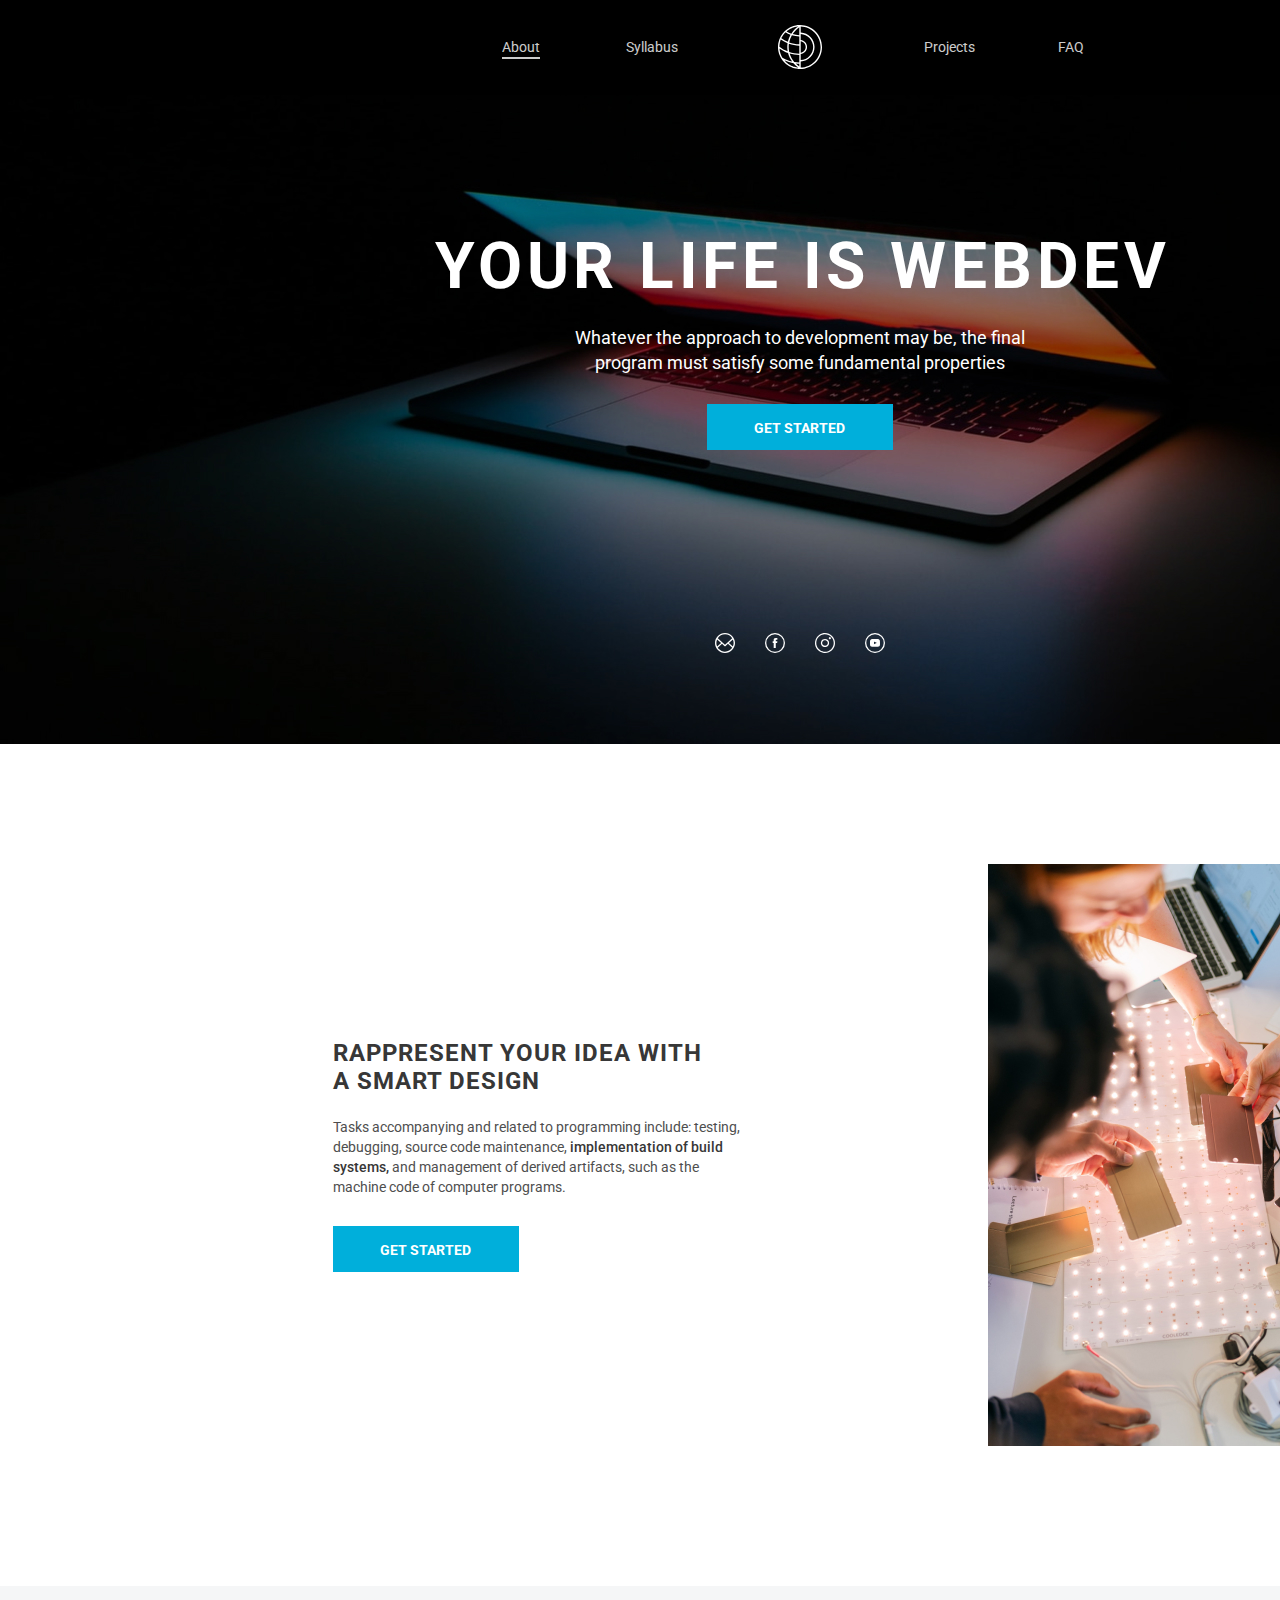
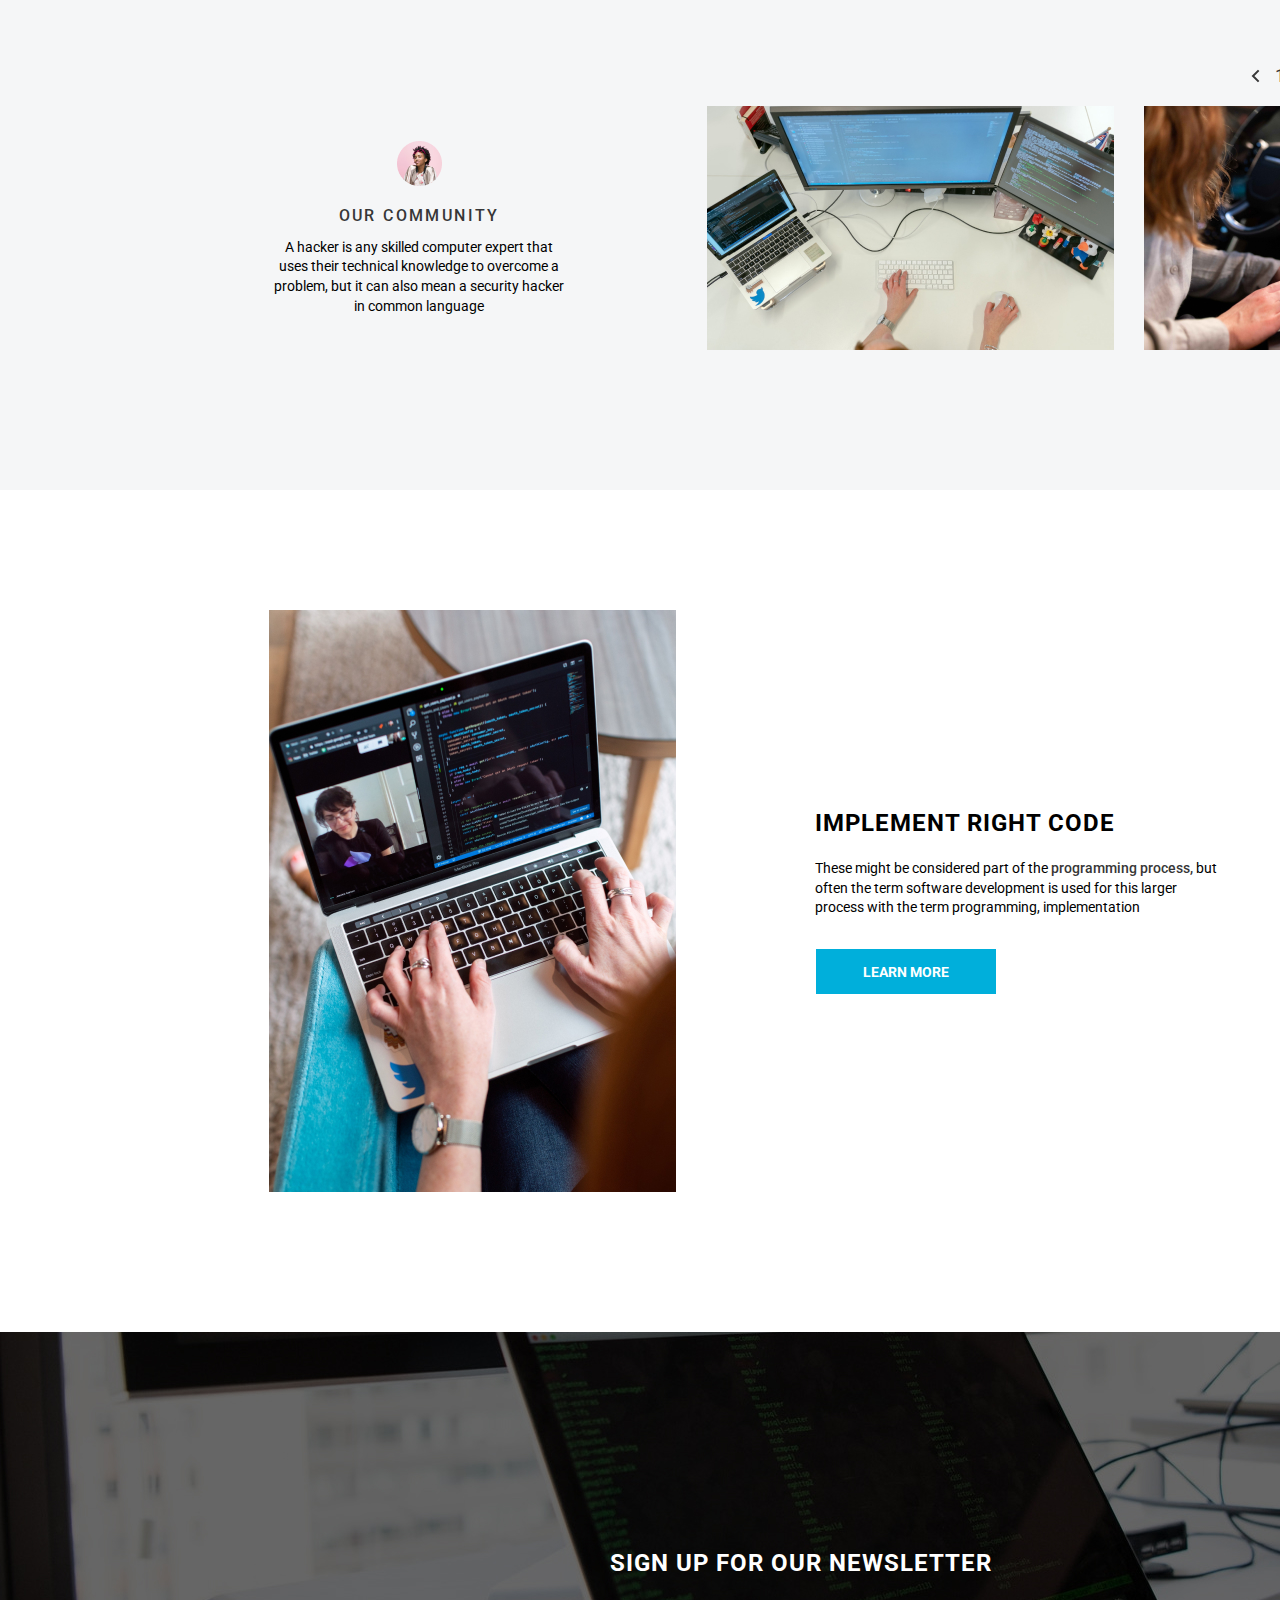
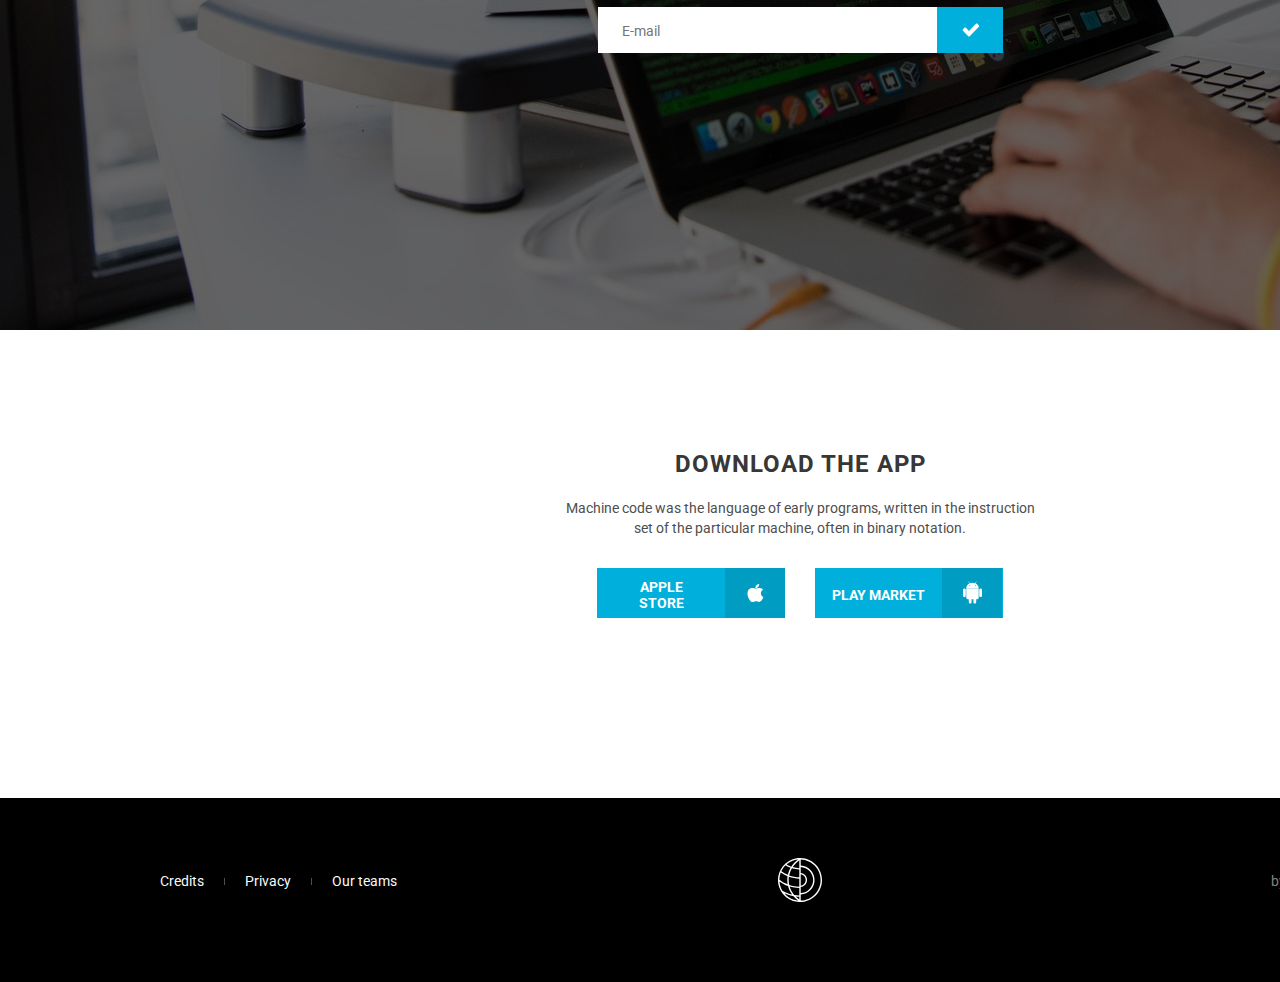
==== webdev/index.html @ 68763be3 "refactor: migrate files in webdev folder" ====
<!doctype html>
<html lang="en">
<head>
  <meta charset="UTF-8">
  <meta name="viewport" content="width=device-width, initial-scale=1.0">
  <link href="https://fonts.googleapis.com/css2?family=Roboto:wght@400;500;700&display=swap" rel="stylesheet">
  <link rel="stylesheet" href="style.css">
  <title>Webdev</title>
</head>
<body>
  <header>
    <nav class="navigation__nav">
      <ul class="navigation__list grid_container">
        <li class="navigation__item navigation__item-about"><a href="#" class="navigation__link navigation__link-about" autofocus>About</a></li>
        <li class="navigation__item navigation__item-syllabus"><a href="#" class="navigation__link navigation__link-syllabus">Syllabus</a></li>
        <li class="navigation__item navigation__item-logo"><img src="assets/Vector.svg" alt="logo" class="navigation__img"></li>
        <li class="navigation__item navigation__item-projects"><a href="#" class="navigation__link navigation__link-projects">Projects</a></li>
        <li class="navigation__item navigation__item-faq"><a href="#" class="navigation__link navigation__link-faq">FAQ</a></li>
      </ul>
    </nav>
    <h1 class="hidden">webdev</h1>
  </header>
  <main>
    <section class="first_screen">
      <div class="bg-image-wrapper">
        <div class="first_screen__content-block">
          <h2 class="header-2">Your life is webdev</h2>
          <p class="first_screen-p">Whatever the approach to development may be, the final program must satisfy some fundamental properties</p>
          <button class="first_screen-btn get_started-btn blue_btn"><span>Get Started</span></button>
          <ul class="socials__list">
            <li class="socials__list-item"><a href="#" class="socials__list-link"><img src="/assets/mail_fff.svg" alt="mail logo"></a></li>
            <li class="socials__list-item"><a href="#" class="socials__list-link"><img src="/assets/facebook_fff.svg" alt="facebook logo"></a></li>
            <li class="socials__list-item"><a href="#" class="socials__list-link"><img src="/assets/insta_fff.svg" alt="instagram logo"></a></li>
            <li class="socials__list-item"><a href="#" class="socials__list-link"><img src="/assets/telegram_fff.svg" alt="telegram logo"></a></li>
          </ul>
        </div>
      </div>
    </section>
    <section class="second_screen">
      <div class="grid_container">
        <div class="second_screen__content-block">
          <h2 class="second_screen-header">Rappresent your idea with<br>
          a smart Design</h2>
          <p class="second_screen-p">Tasks accompanying and related to programming include: testing, debugging, source code maintenance, <strong>implementation of build systems,</strong> and management of derived artifacts, such as the machine code of computer programs. </p>
          <button class="get_started-btn blue_btn">Get started</button>
        </div>
        <img class="second_screen-img" src="/assets/content-image-1.jpg" alt="
        design development">
      </div>
    </section>
    <section class="screen_4">
      <div class="grid_container">
        <div class="screen_4__content-block">
          <img class="screen_4__icon" src="/assets/icon.png" alt="woman">
          <h3 class="screen_4__header-3">our community</h3>
          <p class="screen-4__p">A hacker is any skilled computer expert that uses their technical knowledge to overcome a problem, but it can also mean a security hacker in common language</p>
        </div>
        <div class="screen_4__nav-items">
          <button class="screen_4__nav-items__btn screen_4__nav-items__btn-left"><img src="/assets/Rectangle 5.svg" alt="left arrow"></button>
          <p class="screen_4__nav-items__p"><span>1 </span><span>/</span><span> 5</span></p>
          <button class="screen_4__nav-items__btn screen_4__nav-items__btn-right"><img src="/assets/Rectangle 6.svg" alt="right arrow"></button>
        </div>
        <div class="slider-items">
          <img class="slider-item slider-item-1" src="/assets/Rectangle 0.jpg" alt="work">
          <img class="slider-item slider-item-2" src="/assets/Rectangle 1.jpg" alt="work">
          <img class="slider-item slider-item-3" src="/assets/Rectangle 2.jpg" alt="work">
        </div>
      </div>
    </section>
    <section class="screen_3">
      <div class="grid_container">
        <img class="screen_3__img" src="/assets/content-image-2.jpg" alt="coding">
        <div class="screen_3__content-block">
          <h2 class="screen_3__header-2">Implement right Code</h2>
          <p class="screen_3__p">These might be considered part of the <strong>programming process,</strong> but often the term software development is used for this larger process with the term programming, implementation</p>
          <button class="learn-more-btn blue_btn">learn more</button>
        </div>
      </div>
    </section>
    <section class="screen_5">
      <div class="grid_container">
      <form class="screen_5__form" action="#">
        <label for="sign-up"><h2 class="screen_5__form__h2">sign up for our newsletter</h2></label>
        <div class="input-btn-container">
          <input class="screen_5__form__input" id="sign-up" type="email" required placeholder="E-mail">
          <button class="screen_5__form__btn blue_btn"><img src="/assets/fa-check.svg" alt="button submit"></button>
        </div>
      </form>
    </div>
    </section>
    <section class="screen_6">
      <div class="grid_container">
        <div class="screen_6__content-block">
          <h2 class="screen_6__h2">Download the App</h2>
          <p class="screen_6__p">Machine code was the language of early programs, written in the instruction set of the particular machine, often in binary notation.</p>
          <div class="btn-block">
            <button class="screen_6__btn screen_6__btn_appstore blue_btn">
              <span class="screen_6__btn__span__as">apple store</span>
              <img class="screen_6__btn_appstore__img" src="/assets/apple_store_icon.svg" alt="apple store icon">
            </button>
            <button class="screen_6__btn screen_6__btn_playmarket blue_btn">
              <span class="screen_6__btn__span__pm">play market</span>
              <img class="screen_6__btn_playmarket__img" src="/assets/play_market_icon.svg" alt="play market icon">
            </button>
          </div>
        </div>
      </div>
    </section>
  </main>
  <footer class="footer">
    <div class="grid_container">
      <ul class="footer__list">
        <li>
          <a class="footer__link " href="#">Credits</a>
        </li>
        <div class="left-divider"></div>
        <li>
          <a class="footer__link" href="#">Privacy</a>
        </li>
        <div class="left-divider"></div>
        <li>
          <a class="footer__link " href="#">Our teams</a>
        </li>
      </ul>
      <img class="footer__logo" src="/assets/Vector.svg" alt="logo">
      <a  class="footer__link copyright" href="https://www.youtube.com/c/yemdigital">by TonYem for RSS at 2020</a>
    </div>
  </footer>
</body>
</html>
---- webdev/style.css ----
/* 
Positioning
Box model
Typographic
Visual
Misc
 */

*,
*::after,
*::before {
  margin: 0;
  padding: 0;
  box-sizing: border-box;
}

html {
  font-family: 'Roboto', sans-serif;
}

header {
  position: absolute;
  top: 0px;
  left: auto;
  margin: auto;
  width: 1600px;

  background-color: #000000;
  z-index: 2;
}

body {
  width: 1600px;
  margin: auto;
}

strong {
  font-weight: 500;
  font-size: 14px;
  color: #373737;
}

button,
input {
  outline: none;
}

button {
  cursor: pointer;
}

.blue_btn {
  background-color: #00afdb;
  transition: all .4s;

  background-image: linear-gradient(90deg, transparent 0%, transparent 50%, #009cc2 50%);
  background-size: 230%;
}

.blue_btn:hover {
  background-color: #009cc2;

  background-position: 100%;
}

/* #####HEADER#### */
.hidden {
  position: absolute;
  height: 1px;
  width: 1px;
  clip-path: rect(1px, 1px, 1px, 1px);
  overflow: hidden;
}

.navigation__nav {
  height: 95px;
}

.navigation__list {
  list-style: none;
}

.grid_container {
  max-width: 1280px;
  margin: auto;
  display: grid;
  grid-template-columns: repeat(12, 79.1667px);
  gap: 30px;
  height: 100%;
}

.navigation__item {
  height: 96px;
  display: flex;
  align-items: center;
}

.navigation__item-about {
  grid-column: 4 / 5;
  padding: 1px 0 0 15px;
}

.navigation__item-syllabus {
  justify-self: end;
  transform: translateX(2px);
}

.navigation__item-logo {
  grid-column: 6 / 8;
  justify-self: center;
  padding: 0px 0px 1px 1px;
}

.navigation__item-faq {
  justify-self: center;
  padding: 0px 3px 0px 0px;
}

.navigation__link {
  display: inline-block;
  font-style: normal;
  font-weight: 400;
  font-size: 14px;
  line-height: 140%;
  text-decoration: none;
  color: #fff;

  opacity: 0.8;
}

.navigation__link:focus,
.navigation__link:hover,
.footer__link:not(.copyright):hover {
  outline: none;
  border-bottom: 2px solid #fff;
}

/* #####1st screen#### */

.first_screen {
  position: relative;
  height: 788px;
  color: #ffffff;
}
.bg-image-wrapper {
  position: relative;
  height: 744px;
  background-image: url(./assets/bg-image.jpg);
  object-position: 22px;
}

.first_screen__content-block {
  display: flex;
  width: 100%;
  height: 100%;
  flex-direction: column;
}

.first_screen .header-2 {
  font-weight: 700;
  font-size: 64px;
  text-transform: uppercase;
  letter-spacing: 4.5px;
  width: 100%;
  padding-top: 229px;
  text-align: center;
  padding-left: 5px;
}

.first_screen-p {
  font-size: 18px;
  font-weight: 400;
  padding-top: 21px;
  width: 504px;
  align-self: center;
  text-align: center;
  left: 34.25%;
  line-height: 140%;
}

.first_screen-btn {
  /* width: 184px;
  height: 46px; */
  margin-top: 29px;
  align-self: center;
}

.get_started-btn {
  /* background-color: #00afdb; */
  font-family: inherit;
  border: none;
  font-size: 14px;
  font-style: normal;
  font-weight: 700;
  line-height: 16px;
  color: #fff;
  text-transform: uppercase;
  padding: 16px 48px 14px 47px;
}

.socials__list {
  display: flex;
  flex-direction: row;
  margin-top: 173px;
  justify-content: center;
  list-style: none;
}

.socials__list-item {
  margin: 0 5px;
}

.socials__list-link {
  display: block;
  height: 100%;
  width: 100%;
  padding: 10px;
  transition: all .2s;
}

.socials__list-link:hover {
  transform: scale(1.1);
}

/* ####SECOND SCREEN */

.second_screen {
  height: 798px;
}

.second_screen__content-block {
  width: 407px;
  height: 233px;
  color: #373737;
  grid-column: 2 / 6;
  margin-top: 251px;
  margin-left: 64px;
}

.second_screen-header {
  font-weight: 700;
  font-size: 24px;
  text-transform: uppercase;
  letter-spacing: 1px;
  margin-bottom: 22px;
  line-height: 28px;
}

.second_screen-p {
  font-weight: 400;
  font-size: 14px;
  width: 407px;
  line-height: 20px;
  margin-bottom: 29px;
  color: #4e4e4e;
}

.second_screen-img {
  grid-column: 8 / 12;
  margin-top: 76px;
  padding-left: 64px;
}

/* #### SCREEN 4 #####*/

.screen_4 {
  background-color: #f5f6f7;
  height: 504px;
}

.screen_4__content-block {
  height: 100%;
  grid-column: 2 / 5;
  display: flex;
  align-items: center;
  flex-direction: column;
  justify-content: center;

  width: 298px;
  height: 175px;
  margin-top: 155px;
  margin-left: 1px;
}

.screen_4__icon {
  margin-bottom: 20px;
}

.screen_4__header-3 {
  text-transform: uppercase;
  font-weight: 500;
  font-size: 16px;
  line-height: 20px;
  color: #373737;
  letter-spacing: 2.4px;
  text-align: center;
}

.screen-4__p {
  display: block;
  width: 298px;
  height: 80px;
  text-align: center;
  font-size: 14px;
  line-height: 140%;
  font-weight: 400;
  margin-top: 12px;
}

.screen_4__nav-items {
  grid-column: -3 / -2;
  height: 25px;
  width: 100%;
  display: flex;
  margin-top: 79px;
}

.screen_4__nav-items__btn {
  border: none;
  width: 15px;
  height: 25px;
  background-color: inherit;
  transition: all .2s;
  padding: 1px;
}

.screen_4__nav-items__btn:hover {
  transform: scale(1.1);
  cursor: pointer;
}

.screen_4__nav-items__btn-left {
  margin-left: -4px;
}

.screen_4__nav-items__btn-right {
  padding-left: 14px;
}

.screen_4__nav-items__p {
  height: 25px;
  width: 37px;
  margin-left: 11px;
  color: #373737;
  font-size: 18px;
  font-weight: 400;
  text-align: center;
}

.slider-items {
  display: flex;
  flex-direction: row;
  height: 244px;
  width: 894px;
  grid-column: 6 / -1;
  overflow: hidden;
  margin-top: -312px;
  margin-left: 1px;
}

.slider-item {
  margin-right: 30px;
}

/* #### SCREEN_3 ##### */

.screen_3 {
  height: 842px;
}

.screen_3__img {
  grid-column: 2 / 6;
  margin-top: 120px;
}

.screen_3__content-block {
  margin-top: 319px;
  grid-column: 7 / 11;
}

.screen_3__header-2 {
  font-weight: 700;
  font-size: 24px;
  line-height: 28px;
  text-transform: uppercase;
  letter-spacing: 1px;
  margin-bottom: 22px;
}

.screen_3__p {
  font-weight: 400;
  line-height: 140%;
  font-size: 14px;
}

.learn-more-btn {
  font-family: inherit;
  margin-left: 1px;
  margin-top: 31px;
  /* background: #00afdb; */
  border: none;
  color: #ffffff;
  font-size: 14px;
  text-transform: uppercase;
  font-weight: 700;
  font-style: normal;
  padding: 15px 47px 14px 47px;
}

/* #### SCREEN_5 #### */

.screen_5 {
  height: 598px;
  background-image: url(/assets/pexels-christina-morillo-1181675\ 1.jpg);
}

.screen_5__form__h2 {
  color: #ffffff;
  font-weight: 700;
  text-transform: uppercase;
  font-size: 24px;
  line-height: 28px;
  text-align: center;
  margin-bottom: 10px;
  letter-spacing: 1px;
  margin-left: 2px;
}

.screen_5__form {
  height: 104px;
  grid-column: 5 / 9;
  display: flex;
  flex-direction: column;
  overflow: hidden;
  margin-top: 217px;
}

.input-btn-container {
  display: flex;
  flex-direction: row;
  height: 46px;
  margin-top: 20px;
  margin-left: 1px;
}

.screen_5__form__input {
  height: 100%;
  width: 340px;
  border: none;
  padding-top: 2px;
  padding-left: 24px;
  font-size: 14px;
  line-height: 140%;
  color: #373737;
  font-family: inherit;
  outline: none;
  background-color: #ffffff;
}

.screen_5__form__btn {
  height: 100%;
  width: 66px;
  border: none;
  /* background-color: #00afdb; */
}

.screen_5__form__btn img {
  padding-top: 2px;
  padding-left: 2px;
}

/* #### SCREEN 6 #### */

.screen_6 {
  height: 468px;
}

.screen_6__content-block {
  grid-column: 4 / 10;
  margin-top: 120px;
  margin-left: 1px;
}

.screen_6__h2 {
  color: #373737;
  font-size: 24px;
  line-height: 28px;
  text-transform: uppercase;
  letter-spacing: 1px;
  text-align: center;
  margin-bottom: 21px;
}

.screen_6__p {
  color: #4e4e4e;
  font-size: 14px;
  line-height: 140%;
  width: 483px;
  text-align: center;
  margin: auto;
  height: 40px;
}

.btn-block {
  margin-top: 29px;
  display: flex;
  flex-direction: row;
  width: 100%;
  justify-content: center;
}

.screen_6__btn {
  border: none;
  /* background-color: #00afdb; */
  color: #fff;
  font-size: 14px;
  line-height: 16px;
  text-align: center;
  text-transform: uppercase;
  font-weight: 700;
  font-family: inherit;
  display: flex;
  align-items: center;
  width: 188px;

  text-align: center;
  padding-left: 15px;
}

.screen_6__btn__span__as {
  padding-top: 3px;
  padding-right: 19px;
  padding-left: 4px;
}

.screen_6__btn__span__pm {
  padding-top: 3px;
  padding-right: 17px;
  padding-left: 2px;
}

.screen_6__btn:first-child {
  margin-right: 30px;
}

/* #### footer ##### */

.footer {
  height: 184px;
  background-color: #000000;
}

.footer__list {
  grid-column: 1 / 4;
  display: flex;
  flex-direction: row;
  margin-top: 73px;
}

.footer__link {
  text-decoration: none;
  font-size: 14px;
  line-height: 140%;
  font-weight: normal;
}

.footer__link:not(.copyright) {
  color: #ffffff;
  opacity: 0.98;
}

.left-divider {
  background-color: #4e4e4e;
  width: 1px;
  height: 7px;
  margin: 7px 20px;
}

.footer__logo {
  grid-column: 6 / 8;
  margin: auto;
  padding-bottom: 19px;
  padding-left: 1px;
}

.copyright {
  grid-column: -3 / -1;
  color: #818181;
  margin-top: 74px;
  margin-left: 19px;
  height: 20px;
}

.copyright:hover {
  color: #9a7ac6;
}
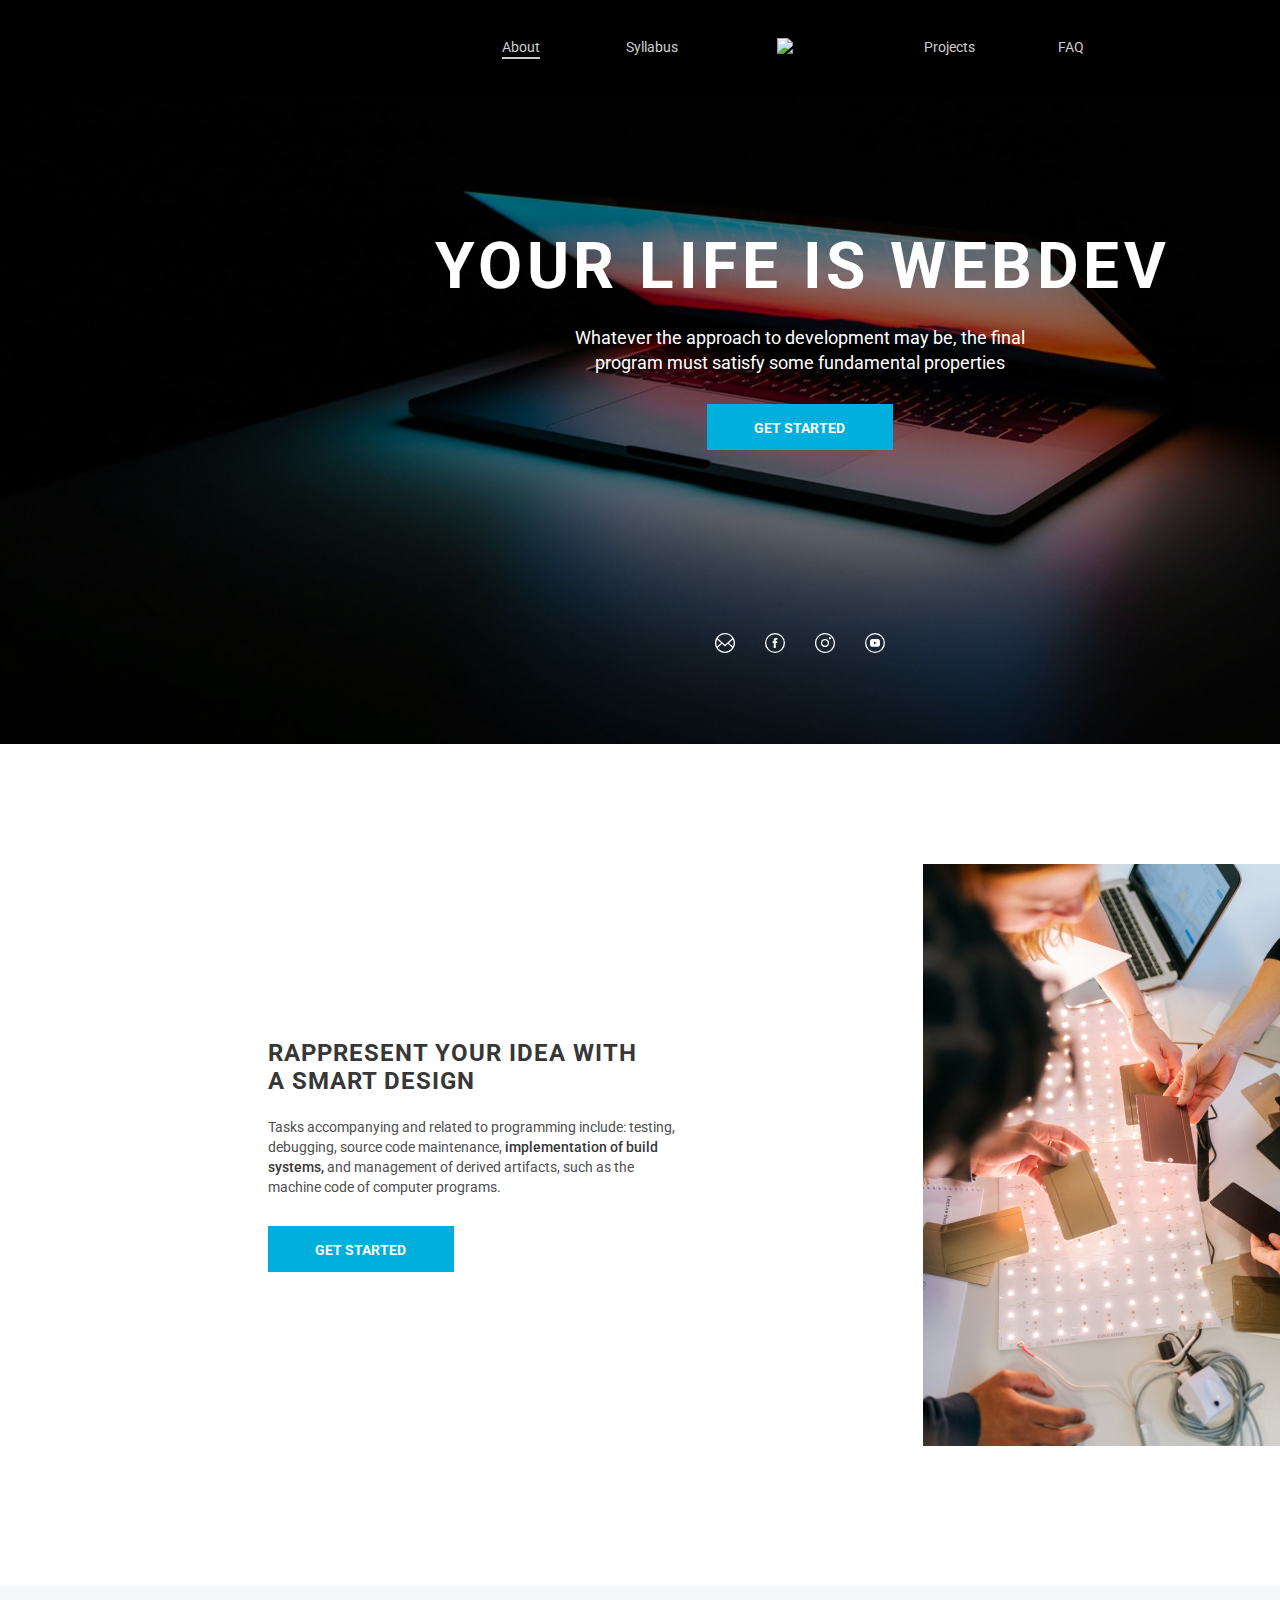
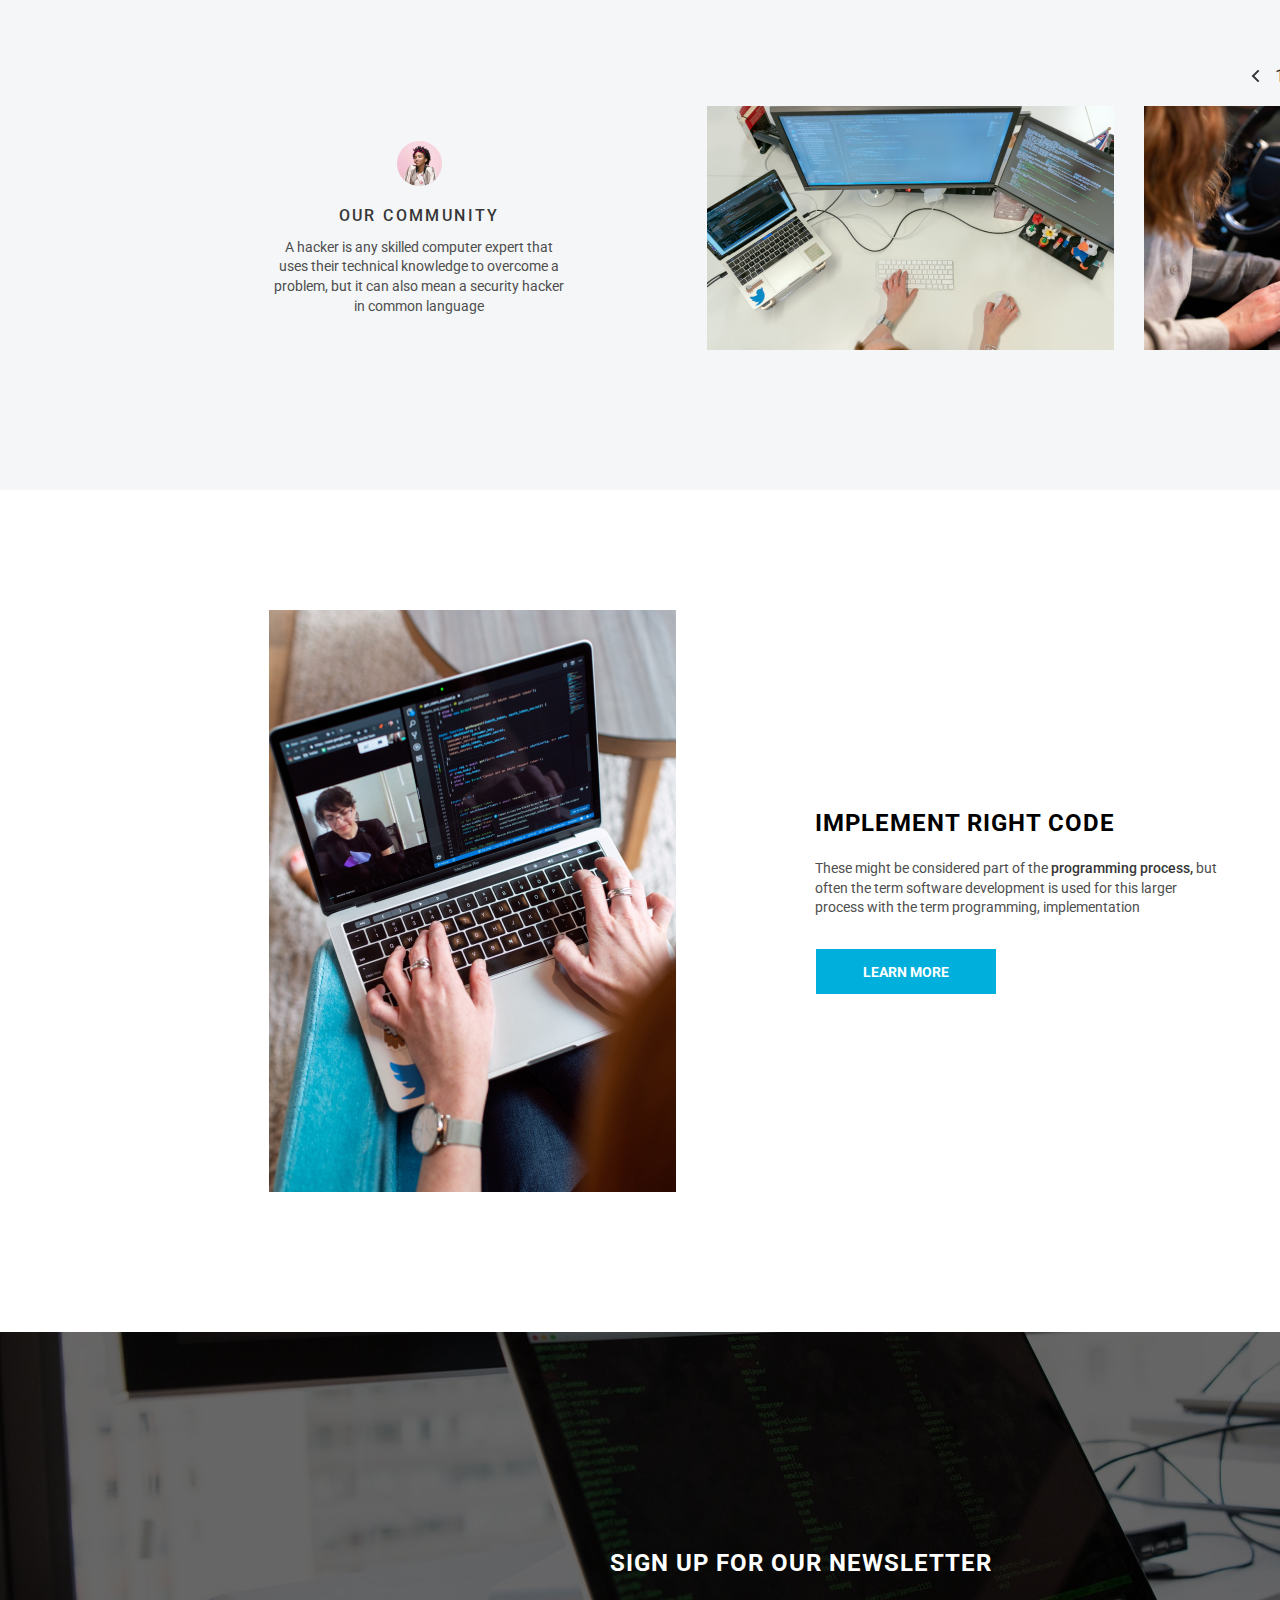
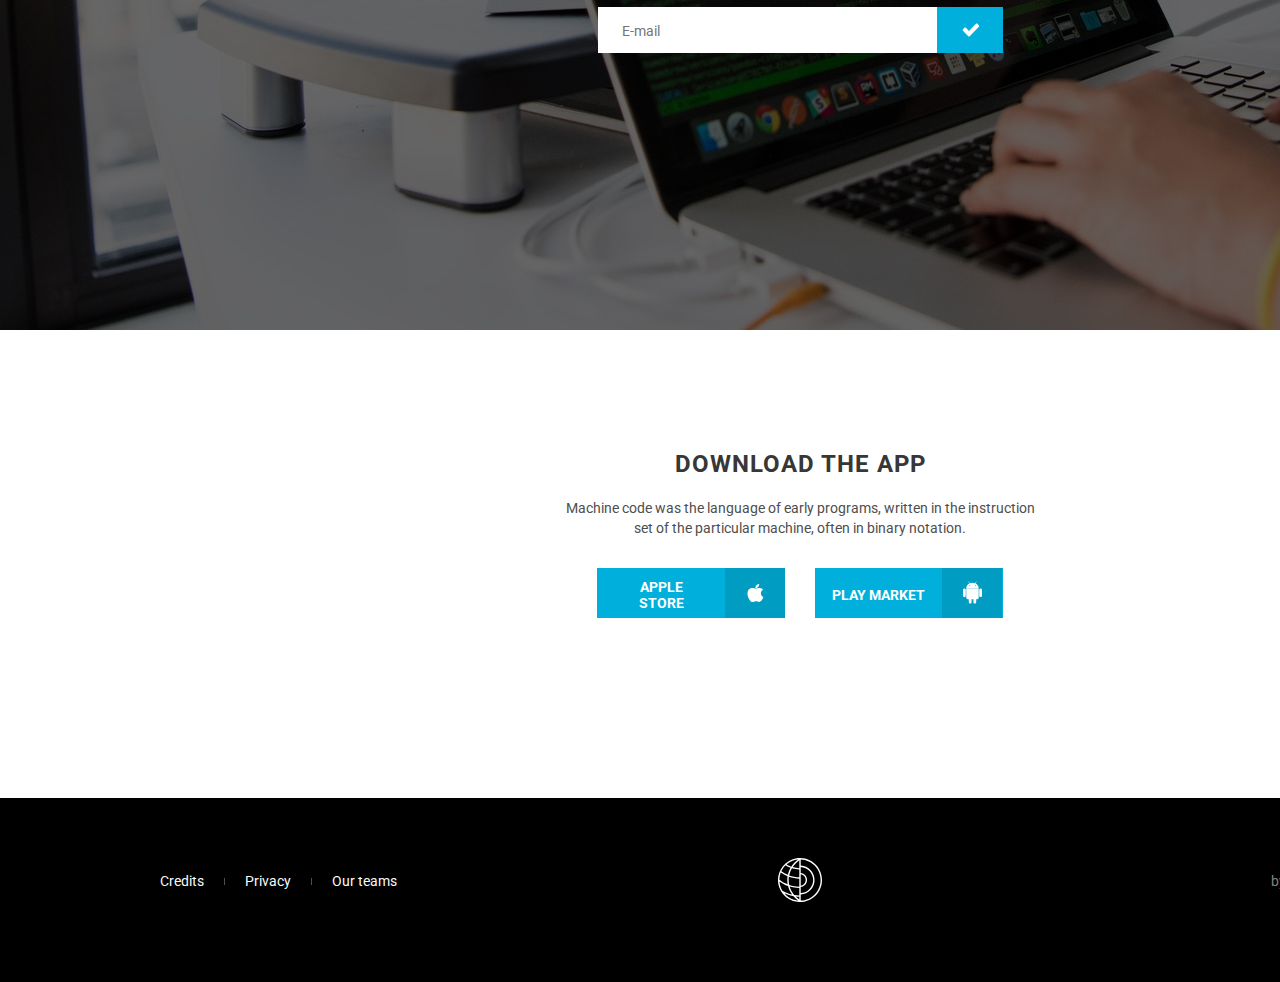
==== commit 9c72a418: "fix: fixed image links" ====
--- a/webdev/index.html
+++ b/webdev/index.html
@@ -13,7 +13,7 @@
       <ul class="navigation__list grid_container">
         <li class="navigation__item navigation__item-about"><a href="#" class="navigation__link navigation__link-about" autofocus>About</a></li>
         <li class="navigation__item navigation__item-syllabus"><a href="#" class="navigation__link navigation__link-syllabus">Syllabus</a></li>
-        <li class="navigation__item navigation__item-logo"><img src="assets/Vector.svg" alt="logo" class="navigation__img"></li>
+        <li class="navigation__item navigation__item-logo"><img src=."assets/Vector.svg" alt="logo" class="navigation__img"></li>
         <li class="navigation__item navigation__item-projects"><a href="#" class="navigation__link navigation__link-projects">Projects</a></li>
         <li class="navigation__item navigation__item-faq"><a href="#" class="navigation__link navigation__link-faq">FAQ</a></li>
       </ul>
@@ -28,10 +28,10 @@
           <p class="first_screen-p">Whatever the approach to development may be, the final program must satisfy some fundamental properties</p>
           <button class="first_screen-btn get_started-btn blue_btn"><span>Get Started</span></button>
           <ul class="socials__list">
-            <li class="socials__list-item"><a href="#" class="socials__list-link"><img src="/assets/mail_fff.svg" alt="mail logo"></a></li>
-            <li class="socials__list-item"><a href="#" class="socials__list-link"><img src="/assets/facebook_fff.svg" alt="facebook logo"></a></li>
-            <li class="socials__list-item"><a href="#" class="socials__list-link"><img src="/assets/insta_fff.svg" alt="instagram logo"></a></li>
-            <li class="socials__list-item"><a href="#" class="socials__list-link"><img src="/assets/telegram_fff.svg" alt="telegram logo"></a></li>
+            <li class="socials__list-item"><a href="#" class="socials__list-link"><img src="./assets/mail_fff.svg" alt="mail logo"></a></li>
+            <li class="socials__list-item"><a href="#" class="socials__list-link"><img src="./assets/facebook_fff.svg" alt="facebook logo"></a></li>
+            <li class="socials__list-item"><a href="#" class="socials__list-link"><img src="./assets/insta_fff.svg" alt="instagram logo"></a></li>
+            <li class="socials__list-item"><a href="#" class="socials__list-link"><img src="./assets/telegram_fff.svg" alt="telegram logo"></a></li>
           </ul>
         </div>
       </div>
@@ -44,32 +44,32 @@
           <p class="second_screen-p">Tasks accompanying and related to programming include: testing, debugging, source code maintenance, <strong>implementation of build systems,</strong> and management of derived artifacts, such as the machine code of computer programs. </p>
           <button class="get_started-btn blue_btn">Get started</button>
         </div>
-        <img class="second_screen-img" src="/assets/content-image-1.jpg" alt="
+        <img class="second_screen-img" src="./assets/content-image-1.jpg" alt="
         design development">
       </div>
     </section>
     <section class="screen_4">
       <div class="grid_container">
         <div class="screen_4__content-block">
-          <img class="screen_4__icon" src="/assets/icon.png" alt="woman">
+          <img class="screen_4__icon" src="./assets/icon.png" alt="woman">
           <h3 class="screen_4__header-3">our community</h3>
           <p class="screen-4__p">A hacker is any skilled computer expert that uses their technical knowledge to overcome a problem, but it can also mean a security hacker in common language</p>
         </div>
         <div class="screen_4__nav-items">
-          <button class="screen_4__nav-items__btn screen_4__nav-items__btn-left"><img src="/assets/Rectangle 5.svg" alt="left arrow"></button>
+          <button class="screen_4__nav-items__btn screen_4__nav-items__btn-left"><img src="./assets/Rectangle 5.svg" alt="left arrow"></button>
           <p class="screen_4__nav-items__p"><span>1 </span><span>/</span><span> 5</span></p>
-          <button class="screen_4__nav-items__btn screen_4__nav-items__btn-right"><img src="/assets/Rectangle 6.svg" alt="right arrow"></button>
+          <button class="screen_4__nav-items__btn screen_4__nav-items__btn-right"><img src="./assets/Rectangle 6.svg" alt="right arrow"></button>
         </div>
         <div class="slider-items">
-          <img class="slider-item slider-item-1" src="/assets/Rectangle 0.jpg" alt="work">
-          <img class="slider-item slider-item-2" src="/assets/Rectangle 1.jpg" alt="work">
-          <img class="slider-item slider-item-3" src="/assets/Rectangle 2.jpg" alt="work">
+          <img class="slider-item slider-item-1" src="./assets/Rectangle 0.jpg" alt="work">
+          <img class="slider-item slider-item-2" src="./assets/Rectangle 1.jpg" alt="work">
+          <img class="slider-item slider-item-3" src="./assets/Rectangle 2.jpg" alt="work">
         </div>
       </div>
     </section>
     <section class="screen_3">
       <div class="grid_container">
-        <img class="screen_3__img" src="/assets/content-image-2.jpg" alt="coding">
+        <img class="screen_3__img" src="./assets/content-image-2.jpg" alt="coding">
         <div class="screen_3__content-block">
           <h2 class="screen_3__header-2">Implement right Code</h2>
           <p class="screen_3__p">These might be considered part of the <strong>programming process,</strong> but often the term software development is used for this larger process with the term programming, implementation</p>
@@ -83,7 +83,7 @@
         <label for="sign-up"><h2 class="screen_5__form__h2">sign up for our newsletter</h2></label>
         <div class="input-btn-container">
           <input class="screen_5__form__input" id="sign-up" type="email" required placeholder="E-mail">
-          <button class="screen_5__form__btn blue_btn"><img src="/assets/fa-check.svg" alt="button submit"></button>
+          <button class="screen_5__form__btn blue_btn"><img src="./assets/fa-check.svg" alt="button submit"></button>
         </div>
       </form>
     </div>
@@ -96,11 +96,11 @@
           <div class="btn-block">
             <button class="screen_6__btn screen_6__btn_appstore blue_btn">
               <span class="screen_6__btn__span__as">apple store</span>
-              <img class="screen_6__btn_appstore__img" src="/assets/apple_store_icon.svg" alt="apple store icon">
+              <img class="screen_6__btn_appstore__img" src="./assets/apple_store_icon.svg" alt="apple store icon">
             </button>
             <button class="screen_6__btn screen_6__btn_playmarket blue_btn">
               <span class="screen_6__btn__span__pm">play market</span>
-              <img class="screen_6__btn_playmarket__img" src="/assets/play_market_icon.svg" alt="play market icon">
+              <img class="screen_6__btn_playmarket__img" src="./assets/play_market_icon.svg" alt="play market icon">
             </button>
           </div>
         </div>
@@ -122,7 +122,7 @@
           <a class="footer__link " href="#">Our teams</a>
         </li>
       </ul>
-      <img class="footer__logo" src="/assets/Vector.svg" alt="logo">
+      <img class="footer__logo" src="./assets/Vector.svg" alt="logo">
       <a  class="footer__link copyright" href="https://www.youtube.com/c/yemdigital">by TonYem for RSS at 2020</a>
     </div>
   </footer>
--- a/webdev/style.css
+++ b/webdev/style.css
@@ -234,7 +234,7 @@
   color: #373737;
   grid-column: 2 / 6;
   margin-top: 251px;
-  margin-left: 64px;
+  margin-left: -1px;
 }
 
 .second_screen-header {
@@ -258,7 +258,7 @@
 .second_screen-img {
   grid-column: 8 / 12;
   margin-top: 76px;
-  padding-left: 64px;
+  margin-left: -1px;
 }
 
 /* #### SCREEN 4 #####*/
@@ -305,6 +305,7 @@
   line-height: 140%;
   font-weight: 400;
   margin-top: 12px;
+  color: #4e4e4e;
 }
 
 .screen_4__nav-items {
@@ -391,6 +392,7 @@
   font-weight: 400;
   line-height: 140%;
   font-size: 14px;
+  color: #4e4e4e;
 }
 
 .learn-more-btn {
@@ -411,7 +413,7 @@
 
 .screen_5 {
   height: 598px;
-  background-image: url(/assets/pexels-christina-morillo-1181675\ 1.jpg);
+  background-image: url(./assets/pexels-christina-morillo-1181675\ 1.jpg);
 }
 
 .screen_5__form__h2 {
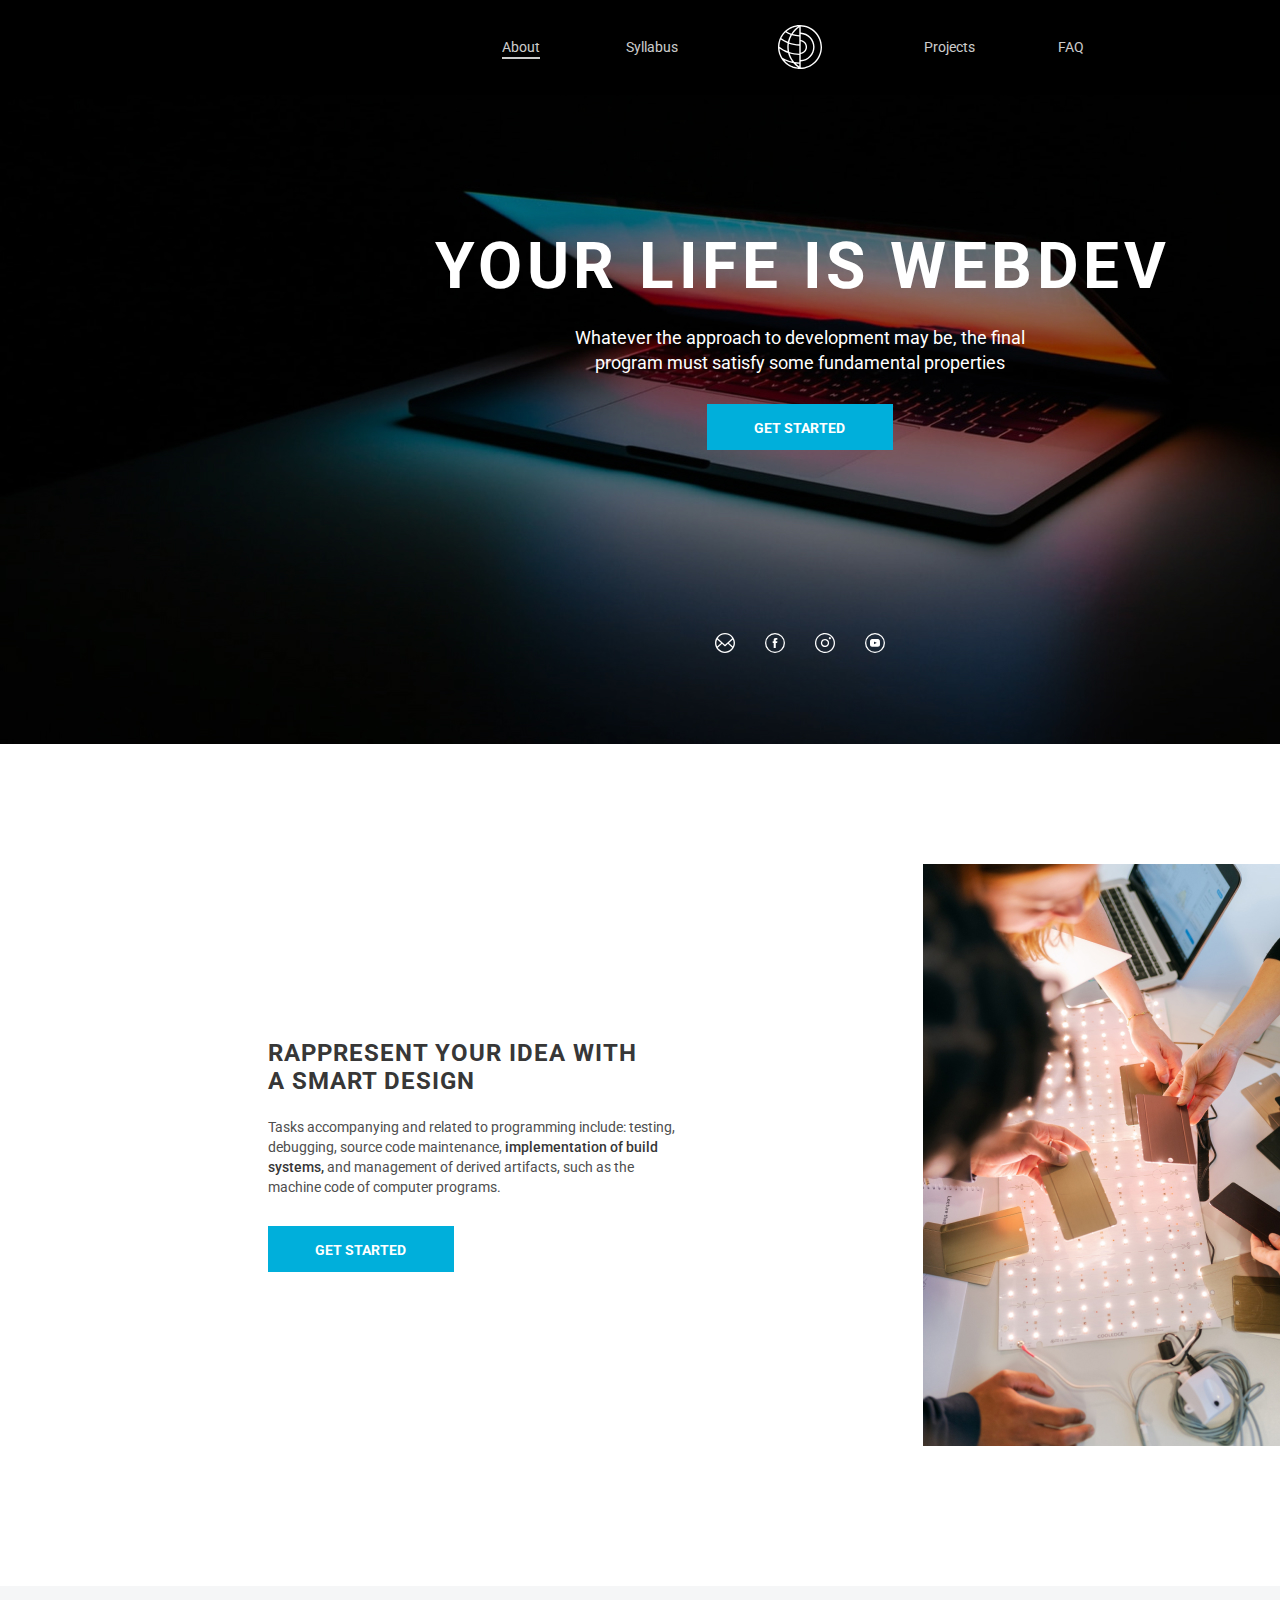
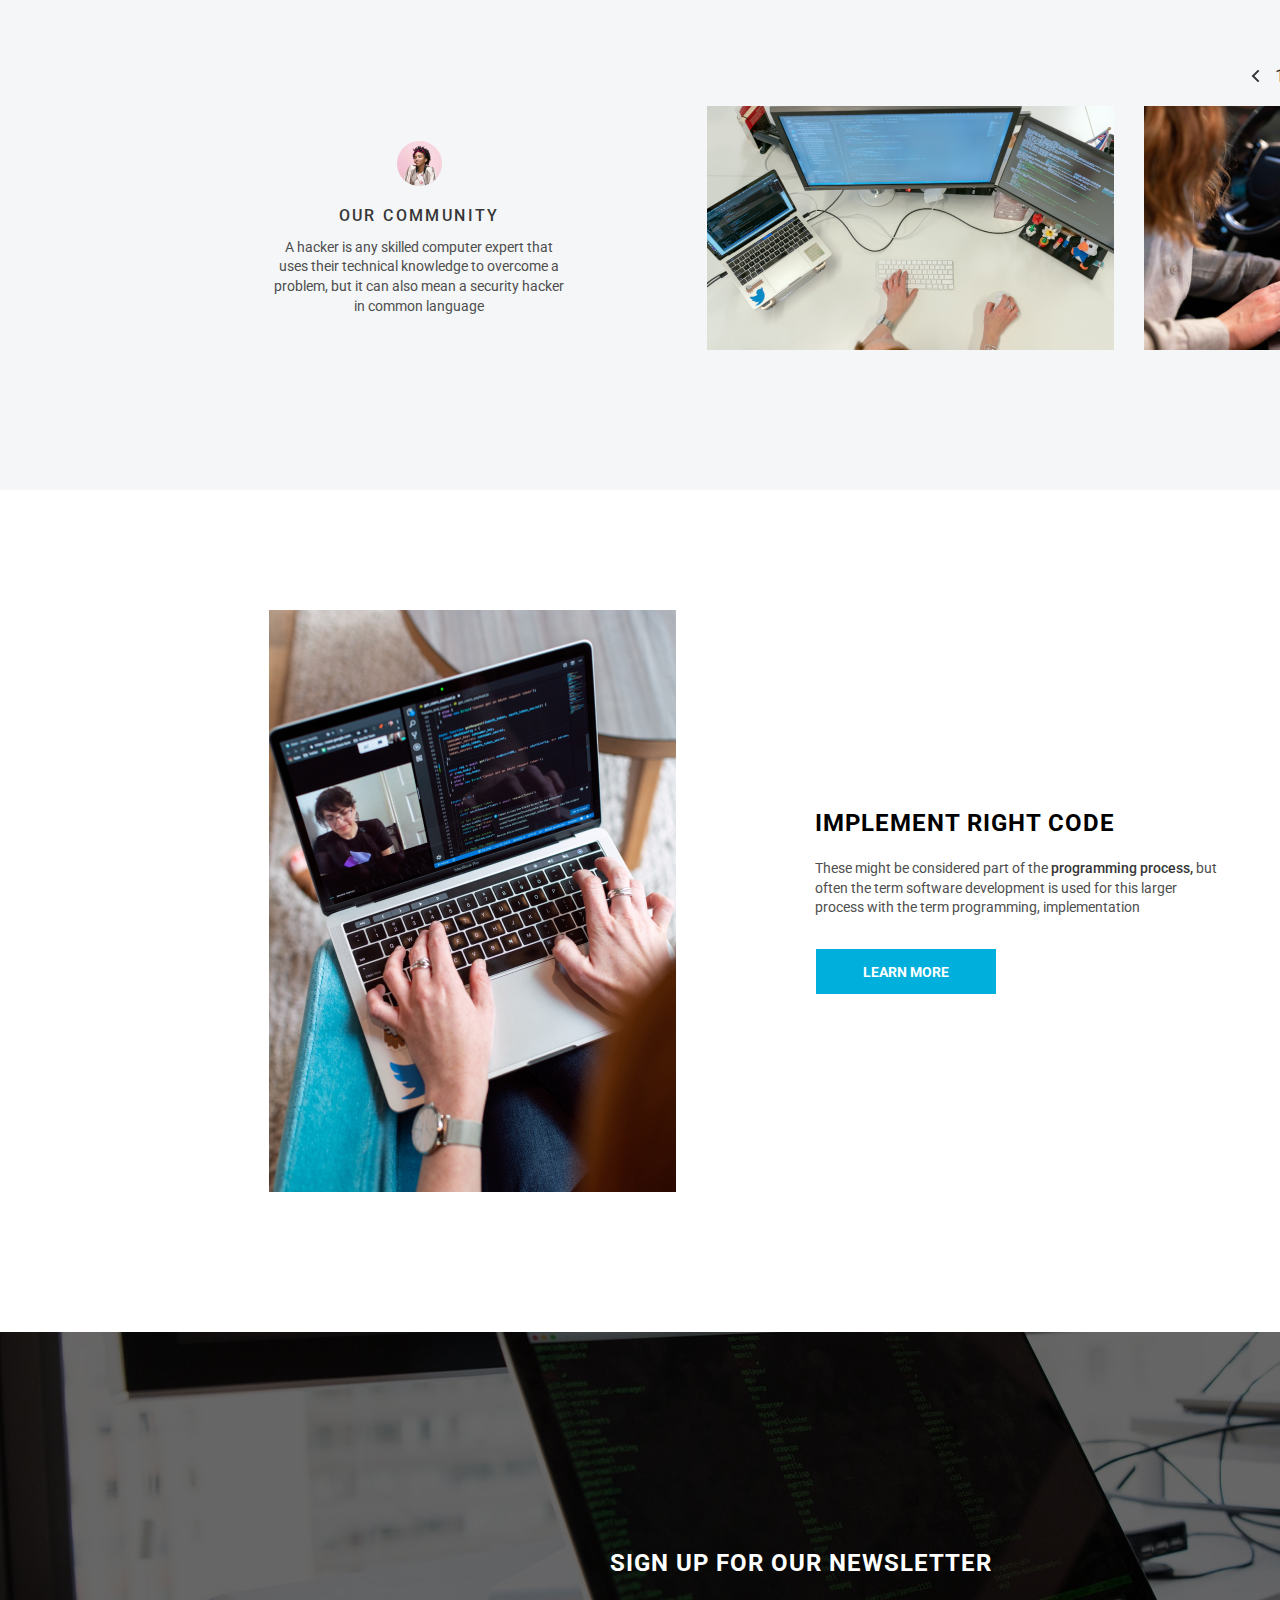
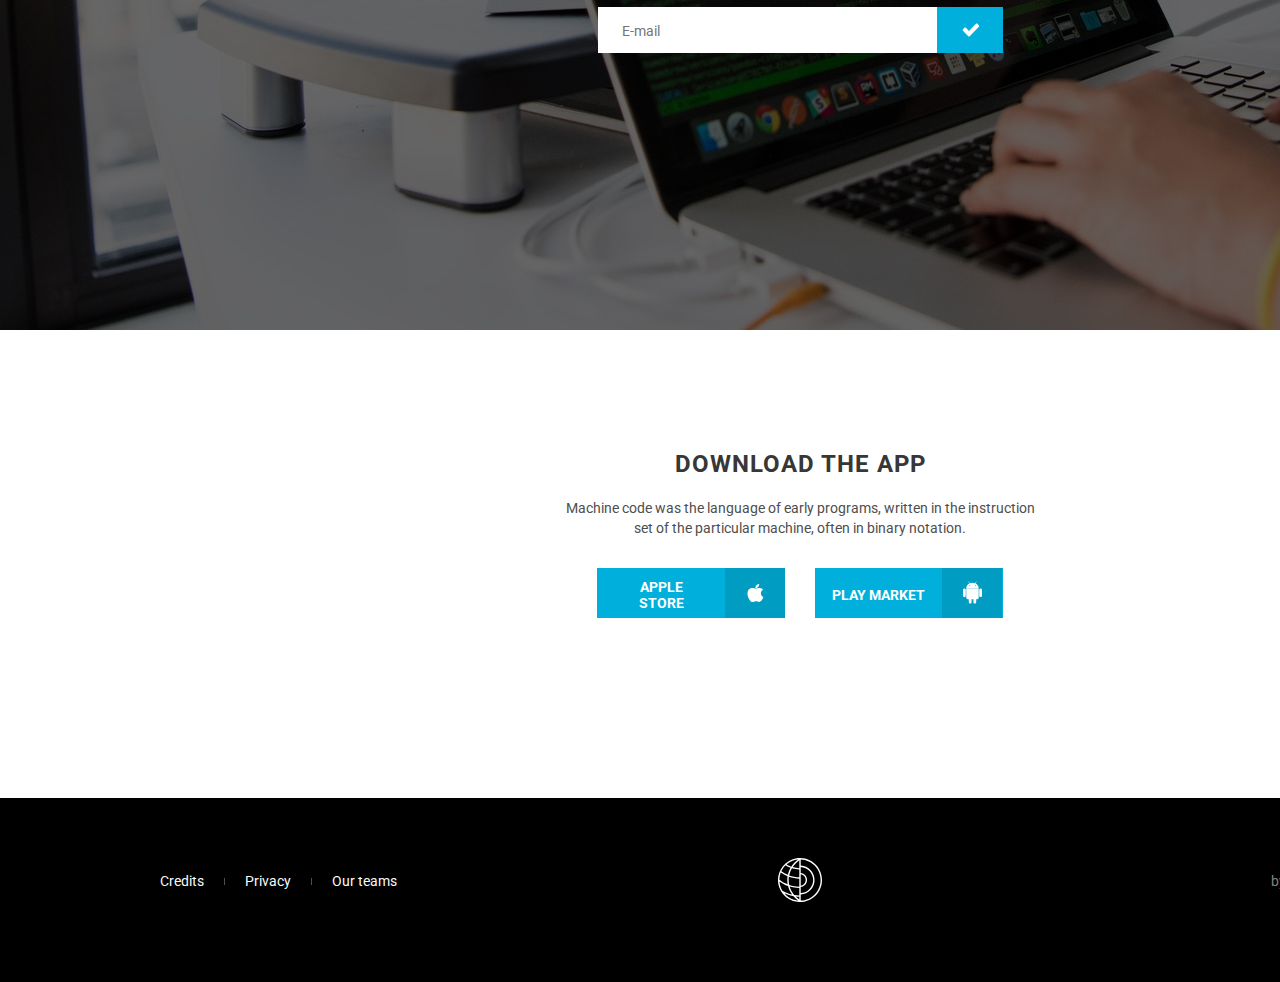
==== commit d9bb8051: "fix: typo in logo link" ====
--- a/webdev/index.html
+++ b/webdev/index.html
@@ -13,7 +13,7 @@
       <ul class="navigation__list grid_container">
         <li class="navigation__item navigation__item-about"><a href="#" class="navigation__link navigation__link-about" autofocus>About</a></li>
         <li class="navigation__item navigation__item-syllabus"><a href="#" class="navigation__link navigation__link-syllabus">Syllabus</a></li>
-        <li class="navigation__item navigation__item-logo"><img src=."assets/Vector.svg" alt="logo" class="navigation__img"></li>
+        <li class="navigation__item navigation__item-logo"><img src="./assets/Vector.svg" alt="logo" class="navigation__img"></li>
         <li class="navigation__item navigation__item-projects"><a href="#" class="navigation__link navigation__link-projects">Projects</a></li>
         <li class="navigation__item navigation__item-faq"><a href="#" class="navigation__link navigation__link-faq">FAQ</a></li>
       </ul>
